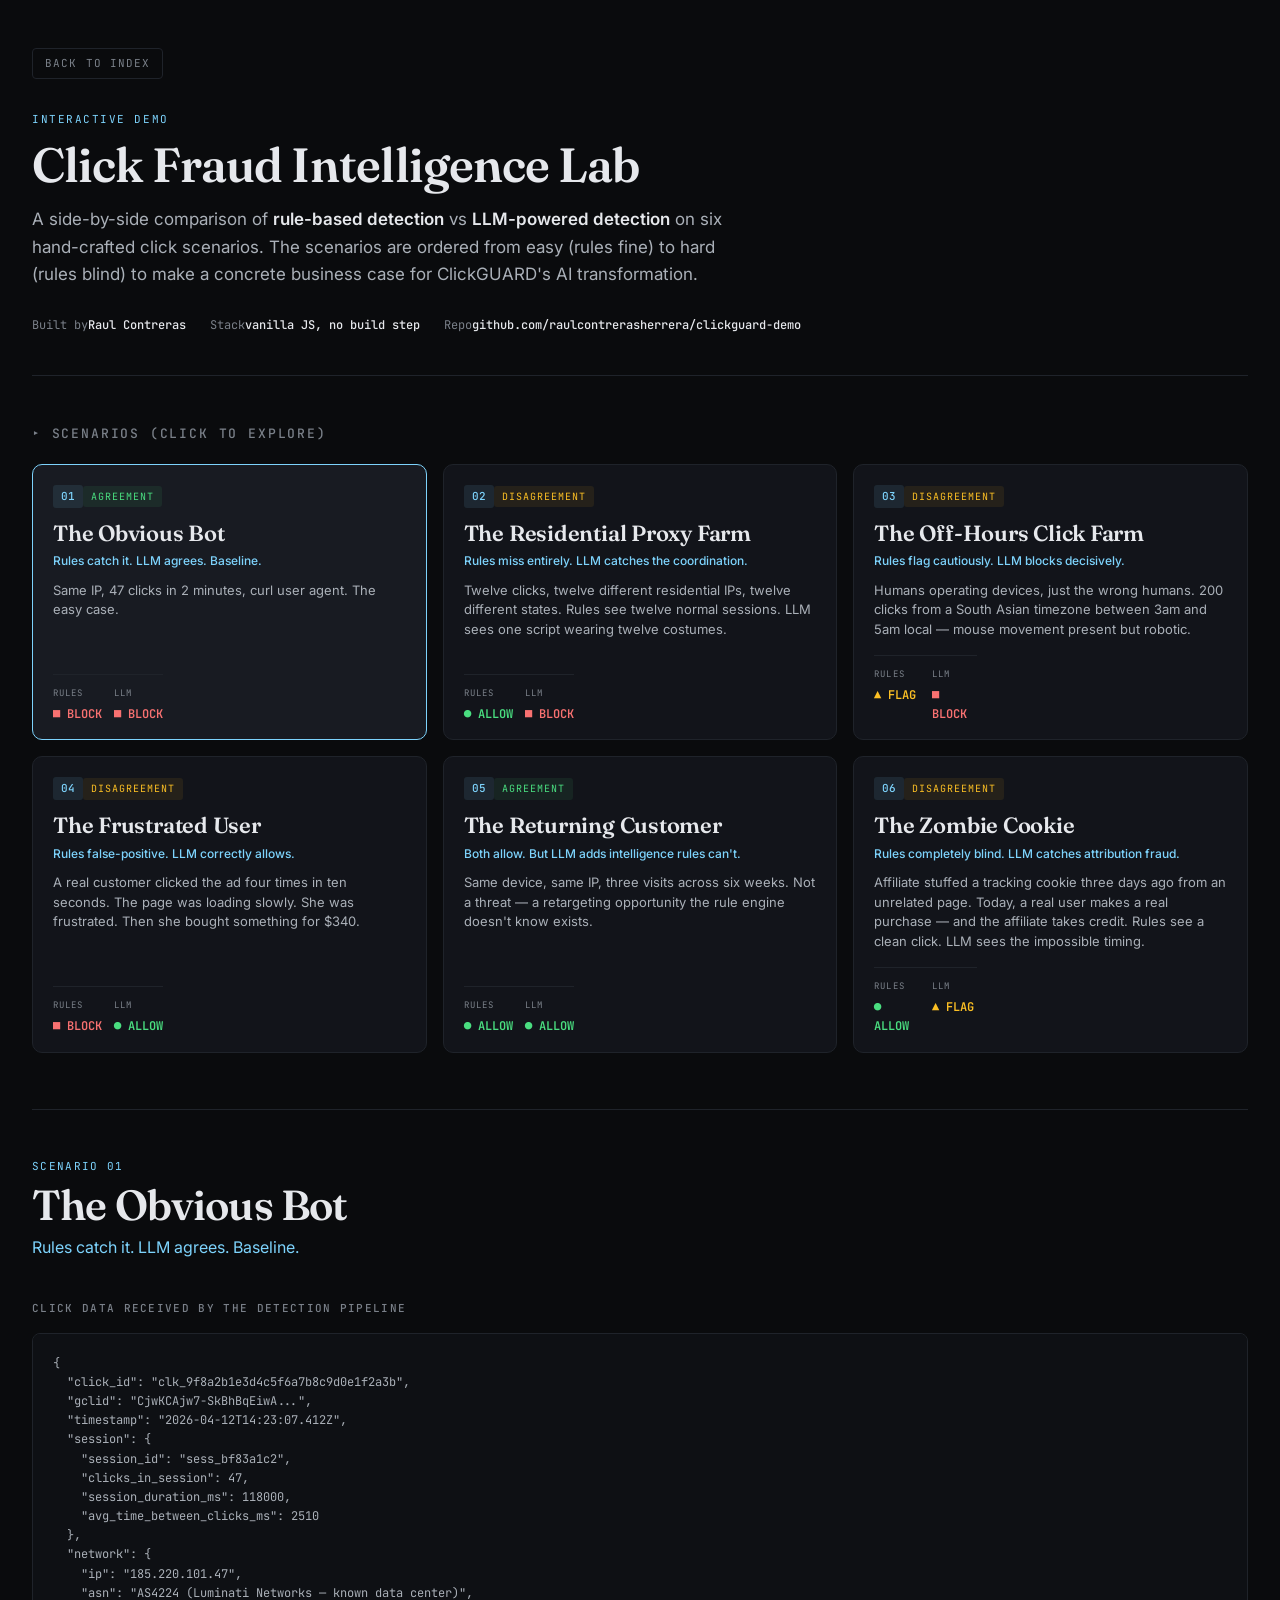
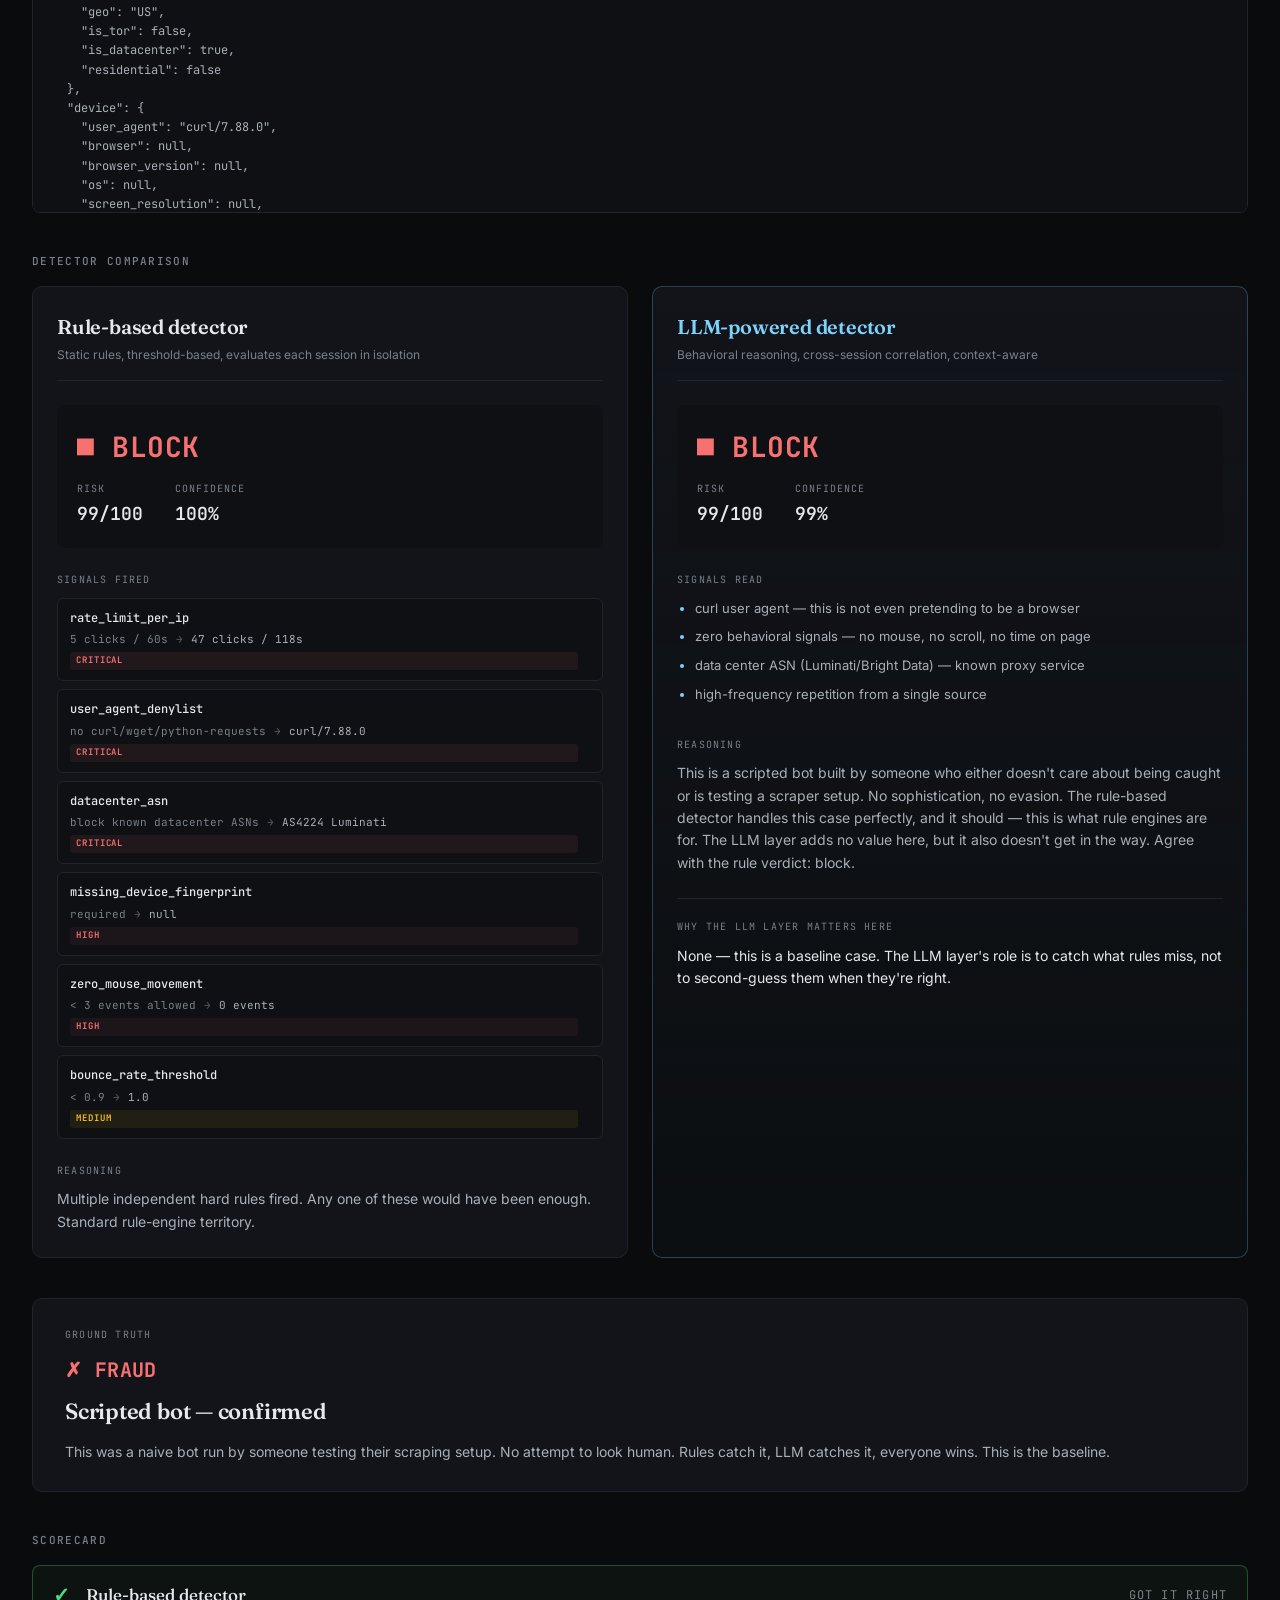
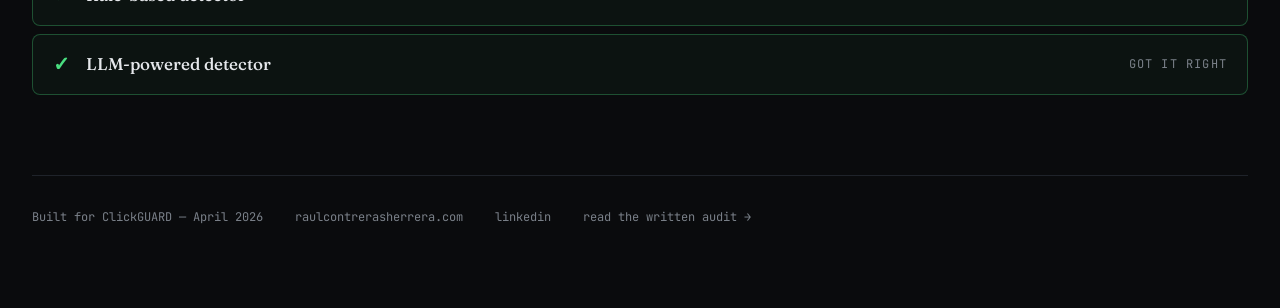
==== deploy/tool/index.html @ 58e1f06d "Click Fraud Intelligence Lab + Automation Audit for ClickGUARD Two artifacts built as part of my app" ====
<!DOCTYPE html>
<html lang="en">
<head>
<meta charset="UTF-8">
<meta name="viewport" content="width=device-width, initial-scale=1.0">
<title>Click Fraud Intelligence Lab — A ClickGUARD demo by Raul Contreras</title>
<meta name="description" content="An interactive demo showing what rule-based click fraud detectors catch vs. what LLM-powered detectors catch. Built for ClickGUARD's AI Automation Engineer role.">
<meta name="robots" content="index, follow">

<link rel="preconnect" href="https://fonts.googleapis.com">
<link rel="preconnect" href="https://fonts.gstatic.com" crossorigin>
<link href="https://fonts.googleapis.com/css2?family=Fraunces:opsz,wght@9..144,500;9..144,600;9..144,700&family=Inter:wght@400;500;600&family=JetBrains+Mono:wght@400;500;600;700&display=swap" rel="stylesheet">

<link rel="stylesheet" href="styles.css">
</head>
<body>

<div class="page">

  <header class="site-header">
    <a href="../" class="back-link">Back to index</a>

    <div class="site-eyebrow">Interactive demo</div>
    <h1 class="site-title">Click Fraud Intelligence Lab</h1>
    <p class="site-subtitle">A side-by-side comparison of <strong>rule-based detection</strong> vs <strong>LLM-powered detection</strong> on six hand-crafted click scenarios. The scenarios are ordered from easy (rules fine) to hard (rules blind) to make a concrete business case for ClickGUARD's AI transformation.</p>

    <div class="meta-strip">
      <span>Built by<strong>Raul Contreras</strong></span>
      <span>Stack<strong>vanilla JS, no build step</strong></span>
      <span>Repo<strong>github.com/raulcontrerasherrera/clickguard-demo</strong></span>
    </div>
  </header>

  <section>
    <h2 class="section-heading">▸ Scenarios (click to explore)</h2>
    <div class="gallery" id="gallery"></div>
  </section>

  <section class="detail" id="detail"></section>

  <footer class="site-footer">
    <span>Built for ClickGUARD — April 2026</span>
    <a href="https://raulcontrerasherrera.com/">raulcontrerasherrera.com</a>
    <a href="https://linkedin.com/in/raulcontrerasherrera">linkedin</a>
    <a href="../audit/">read the written audit →</a>
  </footer>

</div>

<script type="module" src="main.js"></script>
</body>
</html>
---- deploy/tool/styles.css ----
/* ─────────────────────────────────────────────────────────────────────
   Click Fraud Intelligence Lab — Styles
   Dark, dense, engineer-legible. No framework, all hand-authored.
   ───────────────────────────────────────────────────────────────────── */

:root {
  --bg: #0a0b0d;
  --bg-elev: #12141a;
  --bg-elev-2: #181b22;
  --bg-code: #0e1014;
  --text: #e6e8ec;
  --text-dim: #aab0b8;
  --muted: #7a8089;
  --muted-dim: #555b62;
  --accent: #7dd3fc;
  --accent-dim: #38bdf8;
  --rule: #1f232a;
  --rule-bright: #2a2f38;
  --success: #4ade80;
  --warning: #fbbf24;
  --danger: #f87171;
  --info: #818cf8;
  --shadow: 0 8px 32px rgba(0, 0, 0, 0.4);
}

* {
  box-sizing: border-box;
}

html, body {
  margin: 0;
  padding: 0;
  background: var(--bg);
  color: var(--text);
  font-family: 'Inter', system-ui, -apple-system, sans-serif;
  font-size: 15px;
  line-height: 1.55;
  -webkit-font-smoothing: antialiased;
  -moz-osx-font-smoothing: grayscale;
}

code, pre, .mono {
  font-family: 'JetBrains Mono', 'SF Mono', Consolas, monospace;
}

a {
  color: var(--accent);
  text-decoration: none;
  border-bottom: 1px solid transparent;
  transition: border-color 120ms;
}

a:hover {
  border-bottom-color: var(--accent);
}

/* ─────────────────────────────────────────────────────────────────────
   LAYOUT
   ───────────────────────────────────────────────────────────────────── */

.page {
  max-width: 1280px;
  margin: 0 auto;
  padding: 48px 32px 80px;
}

.site-header {
  padding-bottom: 40px;
  border-bottom: 1px solid var(--rule);
  margin-bottom: 48px;
}

.back-link {
  display: inline-flex;
  align-items: center;
  gap: 8px;
  font-family: 'JetBrains Mono', monospace;
  font-size: 11px;
  color: var(--muted);
  text-transform: uppercase;
  letter-spacing: 0.1em;
  margin-bottom: 32px;
  padding: 6px 12px;
  border: 1px solid var(--rule);
  border-radius: 4px;
  transition: border-color 120ms, color 120ms;
}

.back-link:hover {
  color: var(--accent);
  border-color: var(--accent);
  border-bottom: 1px solid var(--accent);
}

.site-eyebrow {
  font-family: 'JetBrains Mono', monospace;
  font-size: 11px;
  text-transform: uppercase;
  letter-spacing: 0.14em;
  color: var(--accent);
  margin-bottom: 12px;
}

h1.site-title {
  font-family: 'Fraunces', Georgia, serif;
  font-size: 48px;
  line-height: 1.05;
  font-weight: 600;
  letter-spacing: -0.02em;
  margin: 0 0 16px;
}

.site-subtitle {
  font-size: 17px;
  color: var(--text-dim);
  max-width: 720px;
  line-height: 1.6;
  margin: 0;
}

.site-subtitle strong {
  color: var(--text);
  font-weight: 600;
}

.meta-strip {
  display: flex;
  gap: 24px;
  margin-top: 28px;
  font-family: 'JetBrains Mono', monospace;
  font-size: 12px;
  color: var(--muted);
}

.meta-strip span strong {
  color: var(--text);
  font-weight: 500;
}

/* ─────────────────────────────────────────────────────────────────────
   GALLERY
   ───────────────────────────────────────────────────────────────────── */

.section-heading {
  font-family: 'Fraunces', Georgia, serif;
  font-size: 13px;
  font-weight: 500;
  text-transform: uppercase;
  letter-spacing: 0.14em;
  color: var(--muted);
  font-family: 'JetBrains Mono', monospace;
  margin: 0 0 20px;
}

.gallery {
  display: grid;
  grid-template-columns: repeat(auto-fill, minmax(340px, 1fr));
  gap: 16px;
  margin-bottom: 56px;
}

.card {
  background: var(--bg-elev);
  border: 1px solid var(--rule);
  border-radius: 10px;
  padding: 20px 20px 16px;
  text-align: left;
  color: inherit;
  font: inherit;
  cursor: pointer;
  transition: border-color 120ms, background 120ms, transform 120ms;
  display: flex;
  flex-direction: column;
}

.card:hover {
  border-color: var(--accent-dim);
  background: var(--bg-elev-2);
  transform: translateY(-1px);
}

.card-active {
  border-color: var(--accent);
  background: var(--bg-elev-2);
}

.card-header {
  display: flex;
  align-items: center;
  justify-content: space-between;
  margin-bottom: 12px;
}

.card-num {
  font-family: 'JetBrains Mono', monospace;
  font-size: 11px;
  color: var(--accent);
  font-weight: 500;
  padding: 3px 8px;
  background: rgba(125, 211, 252, 0.1);
  border-radius: 3px;
}

.card-match {
  font-family: 'JetBrains Mono', monospace;
  font-size: 10px;
  text-transform: uppercase;
  letter-spacing: 0.1em;
  padding: 3px 8px;
  border-radius: 3px;
}

.match-agree {
  color: var(--success);
  background: rgba(74, 222, 128, 0.08);
}

.match-disagree {
  color: var(--warning);
  background: rgba(251, 191, 36, 0.08);
}

.card-title {
  font-family: 'Fraunces', Georgia, serif;
  font-size: 22px;
  font-weight: 600;
  line-height: 1.2;
  letter-spacing: -0.01em;
  margin: 0 0 6px;
  color: var(--text);
}

.card-subtitle {
  font-size: 12px;
  color: var(--accent);
  margin: 0 0 10px;
  font-weight: 500;
}

.card-teaser {
  font-size: 13px;
  color: var(--text-dim);
  margin: 0 0 16px;
  line-height: 1.5;
  flex-grow: 1;
}

.card-verdicts {
  display: flex;
  gap: 12px;
  padding-top: 12px;
  border-top: 1px solid var(--rule);
}

.mini-verdict {
  flex: 1;
  display: flex;
  flex-direction: column;
  gap: 4px;
}

.mini-verdict-label {
  font-family: 'JetBrains Mono', monospace;
  font-size: 9px;
  color: var(--muted);
  text-transform: uppercase;
  letter-spacing: 0.12em;
}

.mini-verdict-value {
  font-family: 'JetBrains Mono', monospace;
  font-size: 12px;
  font-weight: 600;
}

/* ─────────────────────────────────────────────────────────────────────
   DETAIL PANEL
   ───────────────────────────────────────────────────────────────────── */

.detail {
  background: var(--bg);
  border-top: 1px solid var(--rule);
  padding-top: 48px;
}

.detail-header {
  margin-bottom: 40px;
}

.detail-eyebrow {
  font-family: 'JetBrains Mono', monospace;
  font-size: 11px;
  text-transform: uppercase;
  letter-spacing: 0.12em;
  color: var(--accent);
  margin-bottom: 8px;
}

.detail-title {
  font-family: 'Fraunces', Georgia, serif;
  font-size: 42px;
  font-weight: 600;
  line-height: 1.05;
  letter-spacing: -0.02em;
  margin: 0 0 8px;
}

.detail-subtitle {
  font-size: 16px;
  color: var(--accent);
  margin: 0;
}

.detail-section {
  margin-bottom: 40px;
}

.section-label {
  font-family: 'JetBrains Mono', monospace;
  font-size: 11px;
  text-transform: uppercase;
  letter-spacing: 0.12em;
  color: var(--muted);
  margin: 0 0 16px;
  font-weight: 500;
}

/* JSON block */

.json-block {
  background: var(--bg-code);
  border: 1px solid var(--rule);
  border-radius: 8px;
  padding: 20px;
  margin: 0;
  overflow-x: auto;
  font-size: 12px;
  line-height: 1.6;
  color: var(--text-dim);
  max-height: 480px;
  overflow-y: auto;
}

.json-block code {
  font-family: 'JetBrains Mono', monospace;
}

/* ─────────────────────────────────────────────────────────────────────
   COMPARE GRID
   ───────────────────────────────────────────────────────────────────── */

.compare-grid {
  display: grid;
  grid-template-columns: 1fr 1fr;
  gap: 24px;
}

@media (max-width: 960px) {
  .compare-grid {
    grid-template-columns: 1fr;
  }
}

.column {
  background: var(--bg-elev);
  border: 1px solid var(--rule);
  border-radius: 10px;
  padding: 24px;
  display: flex;
  flex-direction: column;
  gap: 24px;
}

.column-llm {
  border-color: rgba(125, 211, 252, 0.25);
  background: linear-gradient(180deg, var(--bg-elev) 0%, rgba(125, 211, 252, 0.02) 100%);
}

.column-header {
  padding-bottom: 16px;
  border-bottom: 1px solid var(--rule);
}

.column-kicker {
  font-family: 'Fraunces', Georgia, serif;
  font-size: 20px;
  font-weight: 600;
  letter-spacing: -0.01em;
  color: var(--text);
  margin-bottom: 4px;
}

.column-llm .column-kicker {
  color: var(--accent);
}

.column-desc {
  font-size: 12px;
  color: var(--muted);
}

/* Verdict display */

.column-verdict {
  display: flex;
  flex-direction: column;
  gap: 12px;
  padding: 20px;
  background: var(--bg-code);
  border-radius: 8px;
}

.verdict-main {
  font-family: 'JetBrains Mono', monospace;
  font-size: 28px;
  font-weight: 700;
  letter-spacing: 0.02em;
}

.verdict-block {
  color: var(--danger);
}

.verdict-flag {
  color: var(--warning);
}

.verdict-allow {
  color: var(--success);
}

.verdict-meta {
  display: flex;
  gap: 32px;
}

.verdict-meta div {
  display: flex;
  flex-direction: column;
  gap: 4px;
}

.verdict-meta span {
  font-family: 'JetBrains Mono', monospace;
  font-size: 10px;
  text-transform: uppercase;
  letter-spacing: 0.1em;
  color: var(--muted);
}

.verdict-meta strong {
  font-family: 'JetBrains Mono', monospace;
  font-size: 18px;
  font-weight: 600;
  color: var(--text);
}

/* Column sections */

.column-section-label {
  font-family: 'JetBrains Mono', monospace;
  font-size: 10px;
  text-transform: uppercase;
  letter-spacing: 0.12em;
  color: var(--muted);
  margin-bottom: 10px;
}

.column-reasoning {
  font-size: 14px;
  line-height: 1.6;
  color: var(--text-dim);
  margin: 0;
}

.column-value-add {
  padding-top: 20px;
  border-top: 1px solid var(--rule);
}

.column-value-add .column-reasoning {
  color: var(--text);
}

/* Signal rows (rule-based) */

.signal-list {
  display: flex;
  flex-direction: column;
  gap: 8px;
}

.signal-row {
  display: grid;
  grid-template-columns: 1fr auto;
  gap: 4px 12px;
  padding: 10px 12px;
  background: var(--bg-code);
  border-radius: 6px;
  border: 1px solid var(--rule);
  font-size: 12px;
}

.signal-name {
  font-family: 'JetBrains Mono', monospace;
  font-size: 12px;
  color: var(--text);
  font-weight: 500;
}

.signal-severity {
  font-family: 'JetBrains Mono', monospace;
  font-size: 9px;
  text-transform: uppercase;
  letter-spacing: 0.1em;
  font-weight: 600;
  align-self: start;
  padding: 2px 6px;
  border-radius: 3px;
}

.severity-critical { color: var(--danger); background: rgba(248, 113, 113, 0.08); }
.severity-high     { color: var(--danger); background: rgba(248, 113, 113, 0.06); }
.severity-medium   { color: var(--warning); background: rgba(251, 191, 36, 0.08); }
.severity-low      { color: var(--warning); background: rgba(251, 191, 36, 0.05); }
.severity-none     { color: var(--muted); background: transparent; }

.signal-detail {
  grid-column: 1 / -1;
  font-family: 'JetBrains Mono', monospace;
  font-size: 11px;
  color: var(--muted);
  display: flex;
  gap: 8px;
  align-items: center;
  flex-wrap: wrap;
}

.signal-threshold {
  color: var(--muted);
}

.signal-arrow {
  color: var(--muted-dim);
}

.signal-actual {
  color: var(--text-dim);
}

/* Signal list (LLM) */

.llm-signals {
  margin: 0;
  padding-left: 18px;
  font-size: 13px;
  color: var(--text-dim);
  line-height: 1.6;
}

.llm-signals li {
  margin-bottom: 8px;
}

.llm-signals li::marker {
  color: var(--accent);
}

/* ─────────────────────────────────────────────────────────────────────
   GROUND TRUTH BANNER
   ───────────────────────────────────────────────────────────────────── */

.truth-banner {
  background: var(--bg-elev);
  border: 1px solid var(--rule);
  border-radius: 10px;
  padding: 28px 32px;
}

.truth-label {
  font-family: 'JetBrains Mono', monospace;
  font-size: 10px;
  text-transform: uppercase;
  letter-spacing: 0.12em;
  color: var(--muted);
  margin-bottom: 12px;
}

.truth-verdict {
  font-family: 'JetBrains Mono', monospace;
  font-size: 20px;
  font-weight: 700;
  letter-spacing: 0.02em;
  margin-bottom: 8px;
}

.truth-fraud {
  color: var(--danger);
}

.truth-legit {
  color: var(--success);
}

.truth-title {
  font-family: 'Fraunces', Georgia, serif;
  font-size: 22px;
  font-weight: 600;
  letter-spacing: -0.01em;
  color: var(--text);
  margin-bottom: 12px;
}

.truth-summary {
  font-size: 14px;
  color: var(--text-dim);
  line-height: 1.65;
  margin: 0;
}

/* ─────────────────────────────────────────────────────────────────────
   SCORECARD
   ───────────────────────────────────────────────────────────────────── */

.scorecard {
  display: flex;
  flex-direction: column;
  gap: 8px;
}

.score-row {
  display: grid;
  grid-template-columns: auto 1fr auto;
  gap: 16px;
  align-items: center;
  padding: 14px 20px;
  background: var(--bg-elev);
  border: 1px solid var(--rule);
  border-radius: 8px;
}

.score-correct {
  border-color: rgba(74, 222, 128, 0.3);
  background: rgba(74, 222, 128, 0.04);
}

.score-wrong {
  border-color: rgba(248, 113, 113, 0.3);
  background: rgba(248, 113, 113, 0.04);
}

.score-icon {
  font-family: 'JetBrains Mono', monospace;
  font-size: 20px;
  font-weight: 700;
}

.score-correct .score-icon {
  color: var(--success);
}

.score-wrong .score-icon {
  color: var(--danger);
}

.score-label {
  font-family: 'Fraunces', Georgia, serif;
  font-size: 17px;
  font-weight: 500;
  color: var(--text);
}

.score-result {
  font-family: 'JetBrains Mono', monospace;
  font-size: 12px;
  color: var(--muted);
  text-transform: uppercase;
  letter-spacing: 0.1em;
}

/* ─────────────────────────────────────────────────────────────────────
   FOOTER
   ───────────────────────────────────────────────────────────────────── */

.site-footer {
  margin-top: 80px;
  padding-top: 32px;
  border-top: 1px solid var(--rule);
  font-family: 'JetBrains Mono', monospace;
  font-size: 12px;
  color: var(--muted);
  display: flex;
  gap: 32px;
  flex-wrap: wrap;
}

.site-footer a {
  color: var(--muted);
}

.site-footer a:hover {
  color: var(--accent);
}

/* ─────────────────────────────────────────────────────────────────────
   RESPONSIVE
   ───────────────────────────────────────────────────────────────────── */

@media (max-width: 768px) {
  .page { padding: 32px 20px 64px; }
  h1.site-title { font-size: 36px; }
  .detail-title { font-size: 32px; }
  .meta-strip { flex-direction: column; gap: 6px; }
  .gallery { grid-template-columns: 1fr; }
  .verdict-meta { gap: 20px; }
  .verdict-main { font-size: 22px; }
}
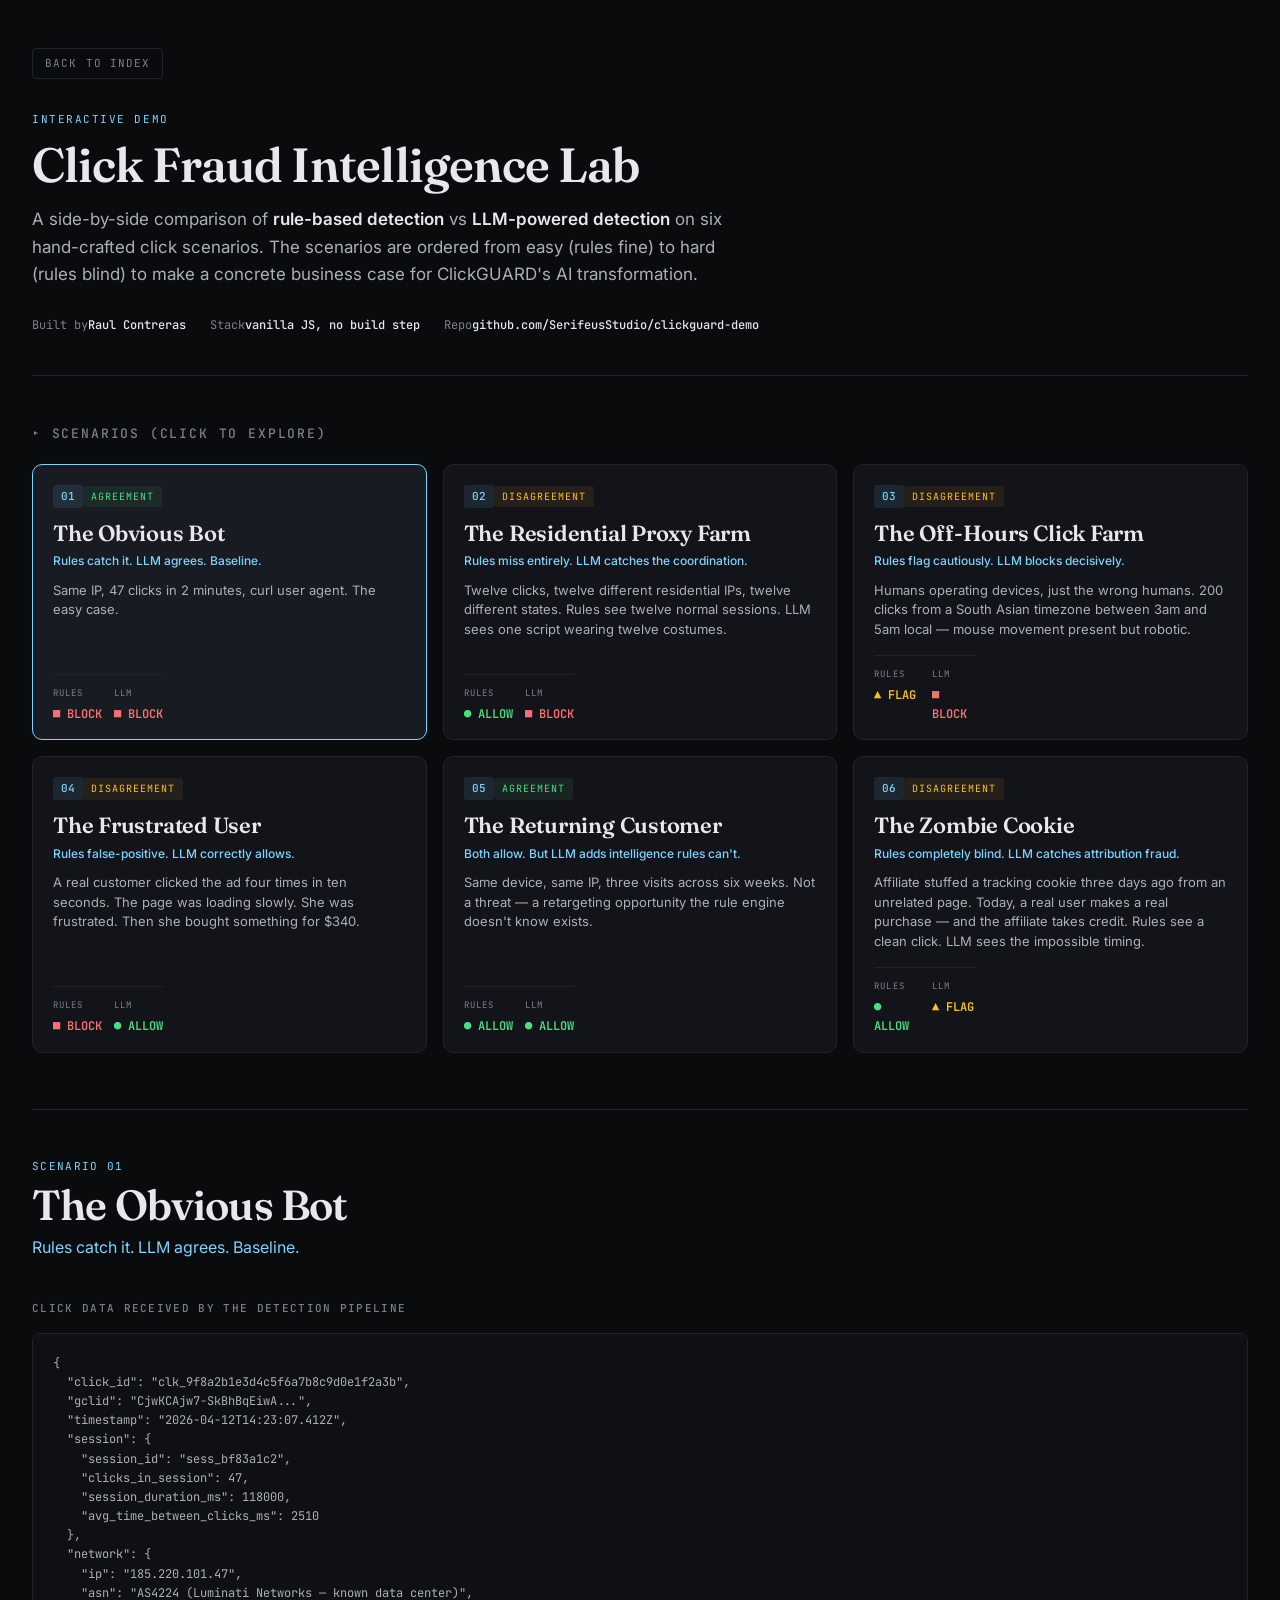
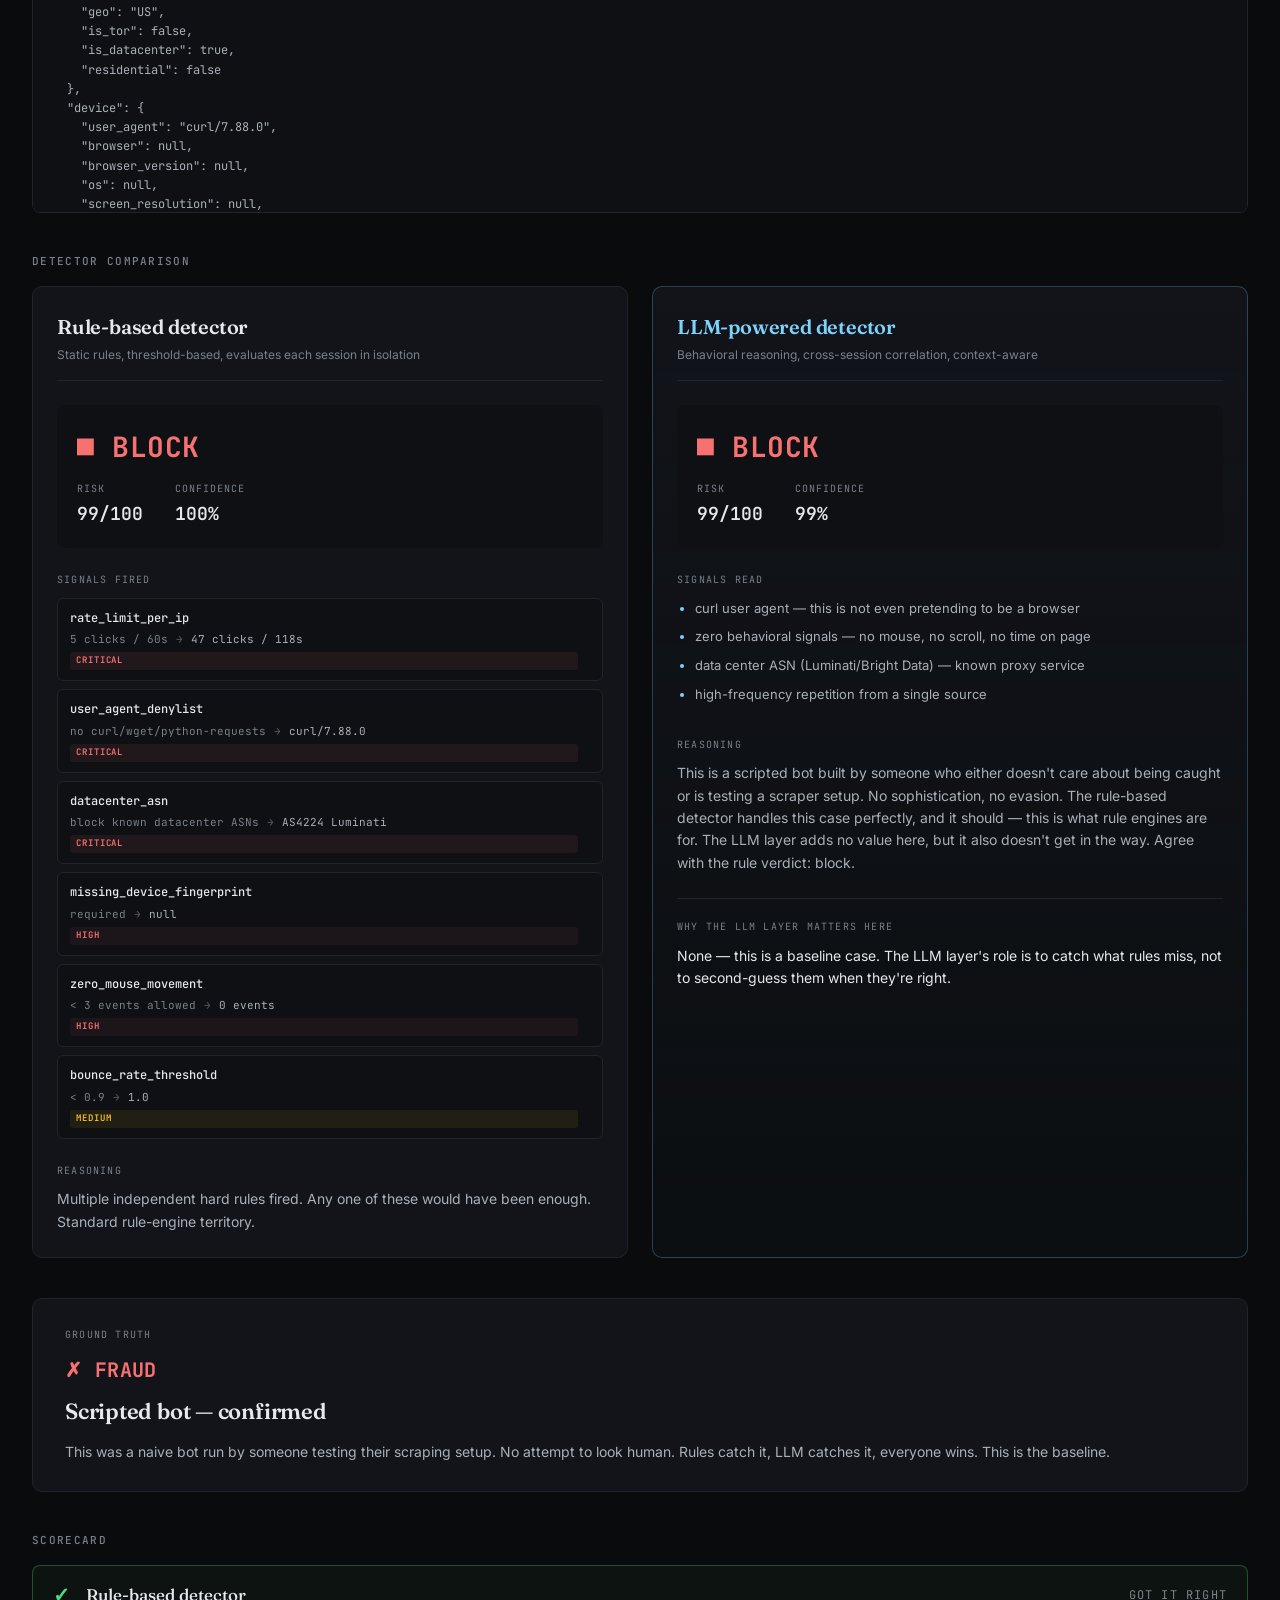
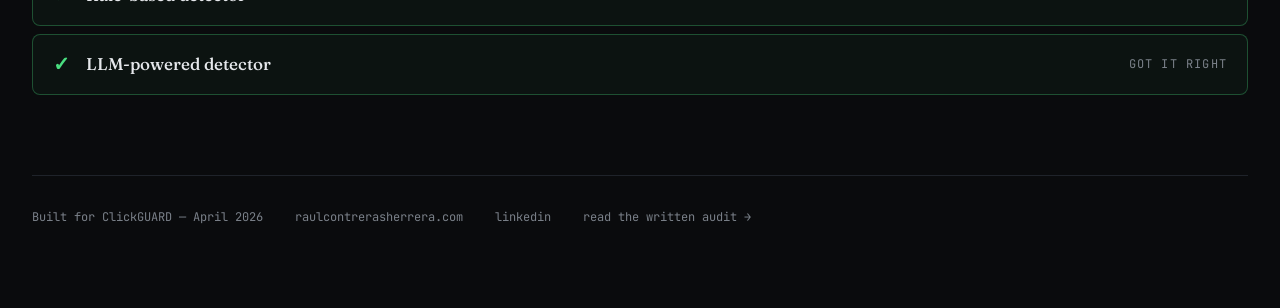
==== commit b62af42f: "fix: use correct GitHub repo URL (SerifeusStudio/clickguard-demo) Co-Authored-By: Claude Opus 4.6 (1" ====
--- a/deploy/tool/index.html
+++ b/deploy/tool/index.html
@@ -27,7 +27,7 @@
     <div class="meta-strip">
       <span>Built by<strong>Raul Contreras</strong></span>
       <span>Stack<strong>vanilla JS, no build step</strong></span>
-      <span>Repo<strong>github.com/raulcontrerasherrera/clickguard-demo</strong></span>
+      <span>Repo<strong>github.com/SerifeusStudio/clickguard-demo</strong></span>
     </div>
   </header>
 
